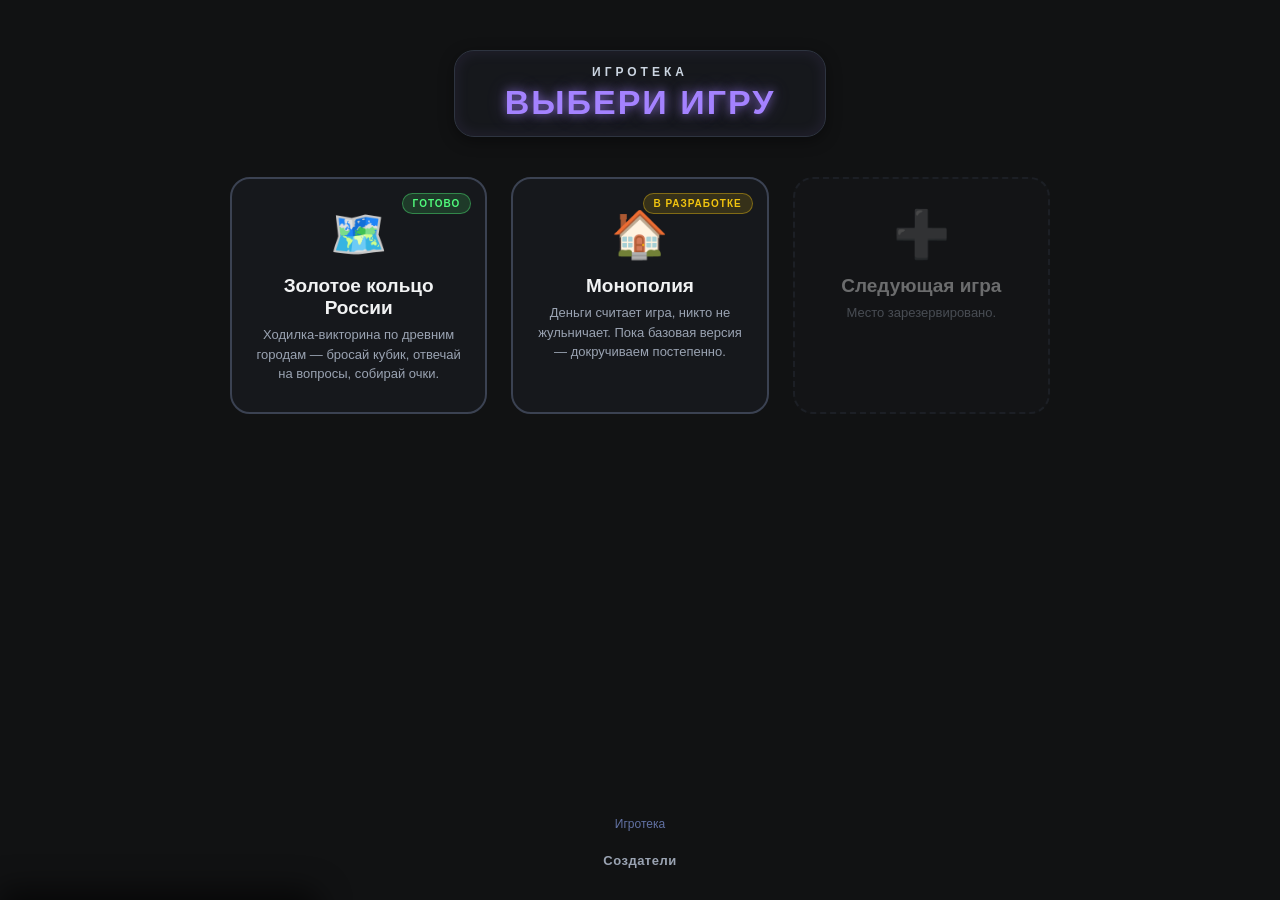
==== index.html @ 6d9988b6 "Update index.html" ====
<!DOCTYPE html>
<html lang="ru">
<head>
<meta charset="UTF-8">
<meta name="viewport" content="width=device-width, initial-scale=1.0">
<meta name="color-scheme" content="dark">
<title>Игротека</title>
<style>
:root { color-scheme: dark; }
body { font-family: sans-serif; background: #111213; color: #f1f2f3; margin: 0; padding: 20px; display: flex; flex-direction: column; align-items: center; min-height: 100vh; box-sizing: border-box; }
.title-container { display: flex; flex-direction: column; align-items: center; margin-top: 30px; margin-bottom: 40px; background: #16181c; padding: 14px 50px; border-radius: 20px; border: 1px solid #2e3440; box-shadow: inset 0 0 15px rgba(164, 130, 255, 0.1), 0 4px 15px rgba(0,0,0,0.4); text-align: center; }
.small-subtitle { font-size: 12px; font-weight: bold; color: #cbd5e1; text-transform: uppercase; letter-spacing: 4px; margin-bottom: 4px; }
.hub-title { font-size: 34px; font-weight: bold; color: #a482ff; text-transform: uppercase; letter-spacing: 2px; margin: 0; text-shadow: 0 0 10px rgba(164, 130, 255, 0.6), 0 0 20px rgba(164, 130, 255, 0.3); }

.game-grid { display: grid; grid-template-columns: repeat(auto-fit, minmax(240px, 1fr)); gap: 24px; width: 100%; max-width: 820px; }

.game-card { position: relative; background: #16181c; border: 2px solid #2e3440; border-radius: 20px; padding: 28px 22px; display: flex; flex-direction: column; align-items: center; text-align: center; text-decoration: none; color: inherit; transition: transform 0.2s ease, border-color 0.2s ease, box-shadow 0.2s ease; overflow: hidden; }
.game-card:hover { transform: translateY(-4px); border-color: #a482ff; box-shadow: 0 10px 30px rgba(164,130,255,0.25); }
.game-card:active { transform: translateY(-1px) scale(0.98); }

.game-card-icon { font-size: 46px; margin-bottom: 14px; }
.game-card-name { font-size: 19px; font-weight: bold; color: #f1f2f3; margin-bottom: 6px; }
.game-card-desc { font-size: 13px; color: #9aa3b2; line-height: 1.5; }

.game-card.ready { border-color: #3b4252; }
.game-card.ready .game-card-icon { color: #50fa7b; }

.game-card.coming { cursor: default; opacity: 0.55; }
.game-card.coming:hover { transform: none; border-color: #2e3440; box-shadow: none; }
.badge { position: absolute; top: 14px; right: 14px; font-size: 10px; font-weight: bold; letter-spacing: 1px; text-transform: uppercase; padding: 4px 10px; border-radius: 999px; }
.badge-ready { background: rgba(80,250,123,0.15); color: #50fa7b; border: 1px solid rgba(80,250,123,0.4); }
.badge-progress { background: rgba(241,196,15,0.15); color: #f1c40f; border: 1px solid rgba(241,196,15,0.4); }
.badge-soon { background: rgba(139,233,253,0.1); color: #8be9fd; border: 1px solid rgba(139,233,253,0.3); }

.add-card { border-style: dashed; opacity: 0.4; cursor: default; }
.add-card:hover { transform: none; border-color: #2e3440; box-shadow: none; }
.add-card .game-card-icon { color: #6272a4; }

footer { margin-top: auto; padding-top: 40px; display: flex; flex-direction: column; align-items: center; gap: 10px; }
.footer-credit { font-size: 12px; color: #6272a4; text-align: center; }

.btn-transparent { background: transparent; color: #9aa3b2; border: 2px solid transparent; padding: 10px 20px; border-radius: 14px; cursor: pointer; font-weight: bold; font-size: 13px; letter-spacing: 0.5px; transition: border-color 0.2s ease, background 0.2s ease, color 0.2s ease; font-family: inherit; }
.btn-transparent:hover { border-color: #a482ff; background: rgba(164,130,255,0.08); color: #f1f2f3; }

#creators-panel { position: fixed; left: 0; bottom: 0; width: min(320px, 92vw); max-height: 60%; background: #1c1f26; border-top: 4px solid #a482ff; box-shadow: 0 -10px 30px rgba(0,0,0,0.6); padding: 24px 20px; box-sizing: border-box; z-index: 1300; display: flex; flex-direction: column; transform: translateY(100%); transition: transform 0.35s ease; border-radius: 0 20px 0 0; }
#creators-panel.open { transform: translateY(0); }
.settings-panel-header { display: flex; align-items: center; justify-content: space-between; margin-bottom: 10px; border-bottom: 2px solid #3b4252; padding-bottom: 12px; }
.settings-panel-title { font-size: 18px; font-weight: bold; color: #a482ff; letter-spacing: 1px; }
.btn-icon-close { background: transparent; border: none; color: #f1f2f3; font-size: 20px; cursor: pointer; width: 36px; height: 36px; min-width: 36px; border-radius: 50%; display: flex; align-items: center; justify-content: center; transition: background 0.2s ease; line-height: 1; }
.btn-icon-close:hover { background: rgba(255,255,255,0.08); }
.creators-list { list-style: none; margin: 14px 0 0; padding: 0; display: flex; flex-direction: column; gap: 14px; overflow-y: auto; }
.creators-list li { position: relative; padding-left: 20px; font-size: 15px; color: #e5e9f0; }
.creators-list li::before { content: "•"; position: absolute; left: 0; color: #a482ff; font-weight: bold; }
.creators-list a { color: #8be9fd; text-decoration: none; }
.creators-list a:hover { text-decoration: underline; }

@media (max-width: 600px) {
  .hub-title { font-size: 24px; }
  .title-container { padding: 12px 28px; }
}
</style>
</head>
<body>

<div class="title-container">
<div class="small-subtitle">Игротека</div>
<div class="hub-title">Выбери игру</div>
</div>

<div class="game-grid">

  <a class="game-card ready" href="/hodilka/index.html">
    <span class="badge badge-ready">Готово</span>
    <div class="game-card-icon">🗺️</div>
    <div class="game-card-name">Золотое кольцо России</div>
    <div class="game-card-desc">Ходилка-викторина по древним городам — бросай кубик, отвечай на вопросы, собирай очки.</div>
  </a>

  <a class="game-card ready" href="/monopoly/index.html">
    <span class="badge badge-progress">В разработке</span>
    <div class="game-card-icon">🏠</div>
    <div class="game-card-name">Монополия</div>
    <div class="game-card-desc">Деньги считает игра, никто не жульничает. Пока базовая версия — докручиваем постепенно.</div>
  </a>

  <div class="game-card add-card">
    <div class="game-card-icon">➕</div>
    <div class="game-card-name">Следующая игра</div>
    <div class="game-card-desc">Место зарезервировано.</div>
  </div>

</div>

<footer>
  <div class="footer-credit">Игротека</div>
  <button class="btn-transparent" onclick="openCreatorsPanel()">Создатели</button>
</footer>

<div id="creators-panel">
<div class="settings-panel-header">
<div class="settings-panel-title">✨ СОЗДАТЕЛИ</div>
<button class="btn-icon-close" onclick="closeCreatorsPanel()">✕</button>
</div>
<ul class="creators-list">
<li>Зонов Даниил</li>
<li>Пара ИИ</li>
<li><a href="https://github.com/F1reFlay/hodilka-golden-ring-game" target="_blank" rel="noopener">Гитхаб</a></li>
<li>Родители</li>
<li>Анастасия Михайловна</li>
</ul>
</div>

<script>
function openCreatorsPanel() {
    document.getElementById("creators-panel").classList.add("open");
}
function closeCreatorsPanel() {
    document.getElementById("creators-panel").classList.remove("open");
}
document.addEventListener("keydown", function(e) {
    if (e.key !== "Escape" && e.key !== "Esc") return;
    const panel = document.getElementById("creators-panel");
    if (panel && panel.classList.contains("open")) {
        closeCreatorsPanel();
    }
});
</script>

</body>
</html>
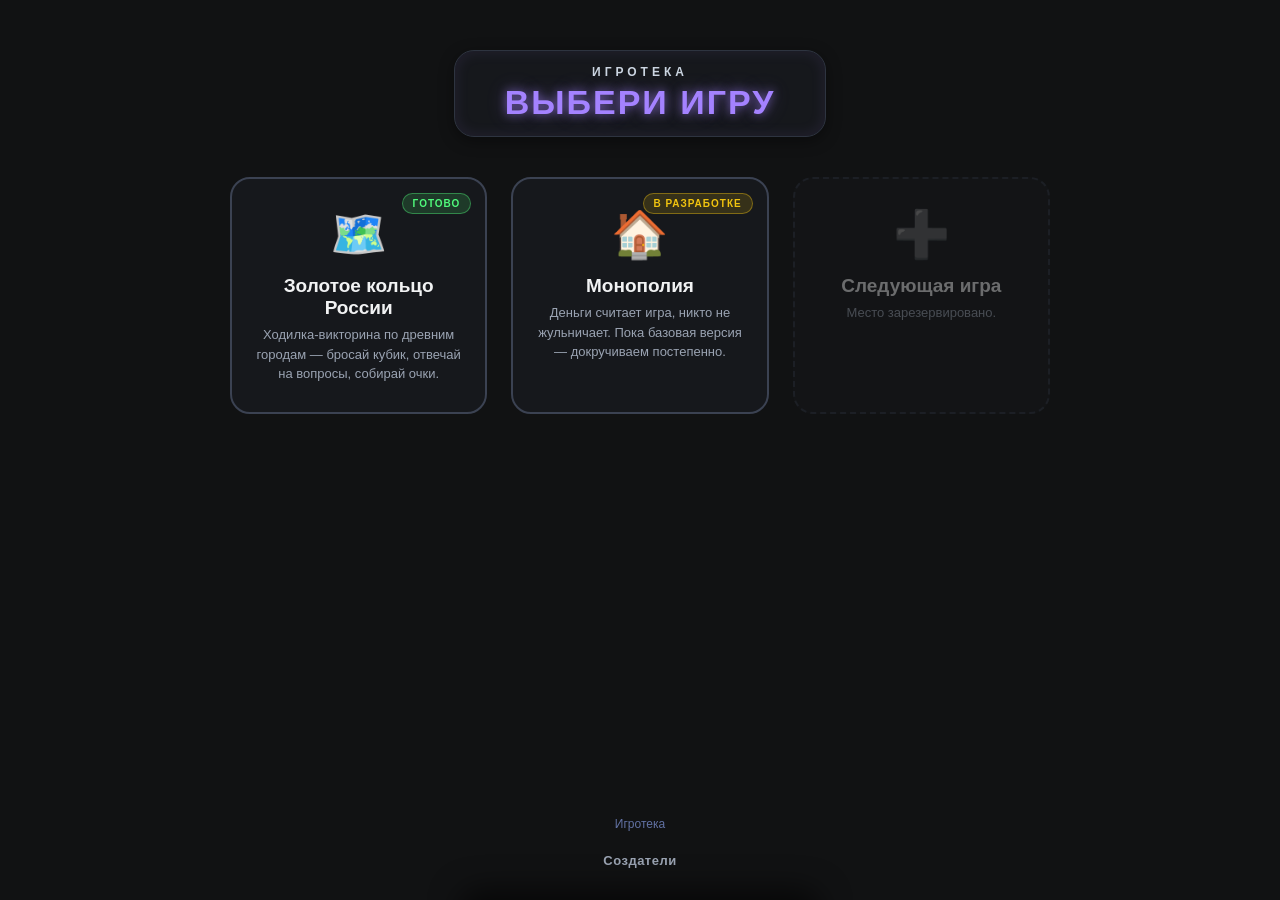
==== commit 26761ff9: "Update index.html" ====
--- a/index.html
+++ b/index.html
@@ -42,8 +42,8 @@
 .btn-transparent { background: transparent; color: #9aa3b2; border: 2px solid transparent; padding: 10px 20px; border-radius: 14px; cursor: pointer; font-weight: bold; font-size: 13px; letter-spacing: 0.5px; transition: border-color 0.2s ease, background 0.2s ease, color 0.2s ease; font-family: inherit; }
 .btn-transparent:hover { border-color: #a482ff; background: rgba(164,130,255,0.08); color: #f1f2f3; }
 
-#creators-panel { position: fixed; left: 0; bottom: 0; width: min(320px, 92vw); max-height: 60%; background: #1c1f26; border-top: 4px solid #a482ff; box-shadow: 0 -10px 30px rgba(0,0,0,0.6); padding: 24px 20px; box-sizing: border-box; z-index: 1300; display: flex; flex-direction: column; transform: translateY(100%); transition: transform 0.35s ease; border-radius: 0 20px 0 0; }
-#creators-panel.open { transform: translateY(0); }
+#creators-panel { position: fixed; left: 50%; bottom: 0; width: min(360px, 92vw); max-height: 60%; background: #1c1f26; border-top: 4px solid #a482ff; border-left: 1px solid #2e3440; border-right: 1px solid #2e3440; box-shadow: 0 -10px 30px rgba(0,0,0,0.6); padding: 24px 20px; box-sizing: border-box; z-index: 1300; display: flex; flex-direction: column; transform: translateX(-50%) translateY(100%); transition: transform 0.35s ease; border-radius: 20px 20px 0 0; }
+#creators-panel.open { transform: translateX(-50%) translateY(0); }
 .settings-panel-header { display: flex; align-items: center; justify-content: space-between; margin-bottom: 10px; border-bottom: 2px solid #3b4252; padding-bottom: 12px; }
 .settings-panel-title { font-size: 18px; font-weight: bold; color: #a482ff; letter-spacing: 1px; }
 .btn-icon-close { background: transparent; border: none; color: #f1f2f3; font-size: 20px; cursor: pointer; width: 36px; height: 36px; min-width: 36px; border-radius: 50%; display: flex; align-items: center; justify-content: center; transition: background 0.2s ease; line-height: 1; }
@@ -69,14 +69,14 @@
 
 <div class="game-grid">
 
-  <a class="game-card ready" href="/hodilka/index.html">
+  <a class="game-card ready" href="hodilka/index.html">
     <span class="badge badge-ready">Готово</span>
     <div class="game-card-icon">🗺️</div>
     <div class="game-card-name">Золотое кольцо России</div>
     <div class="game-card-desc">Ходилка-викторина по древним городам — бросай кубик, отвечай на вопросы, собирай очки.</div>
   </a>
 
-  <a class="game-card ready" href="/monopoly/index.html">
+  <a class="game-card ready" href="monopoly/index.html">
     <span class="badge badge-progress">В разработке</span>
     <div class="game-card-icon">🏠</div>
     <div class="game-card-name">Монополия</div>
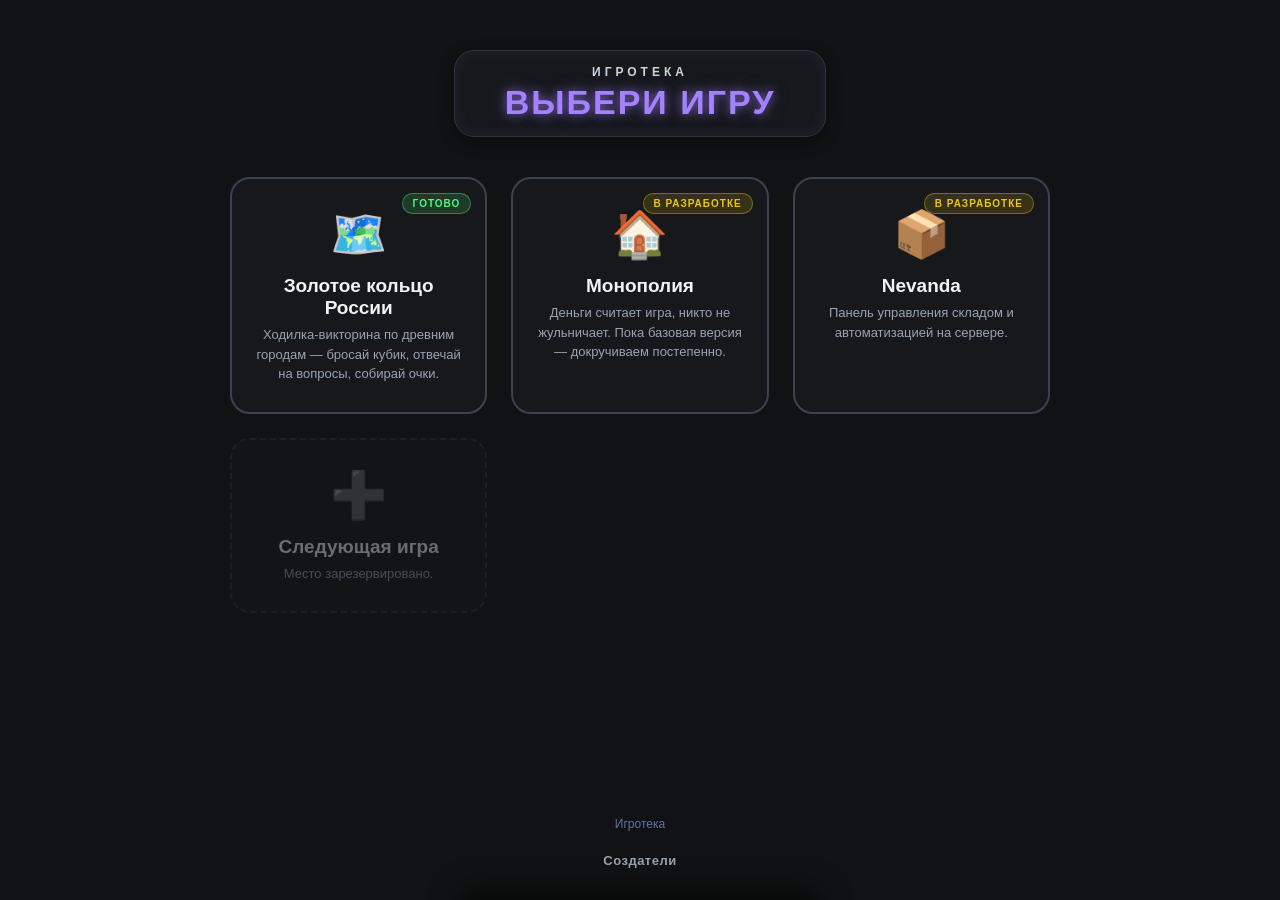
==== commit b5886dc8: "Update index.html" ====
--- a/index.html
+++ b/index.html
@@ -83,6 +83,13 @@
     <div class="game-card-desc">Деньги считает игра, никто не жульничает. Пока базовая версия — докручиваем постепенно.</div>
   </a>
 
+    <a class="game-card ready" href="warehouse/index.html">
+    <span class="badge badge-progress">В разработке</span>
+    <div class="game-card-icon">📦</div>
+    <div class="game-card-name">Nevanda</div>
+    <div class="game-card-desc">Панель управления складом и автоматизацией на сервере.</div>
+  </a>
+
   <div class="game-card add-card">
     <div class="game-card-icon">➕</div>
     <div class="game-card-name">Следующая игра</div>
@@ -128,3 +135,4 @@
 
 </body>
 </html>
+
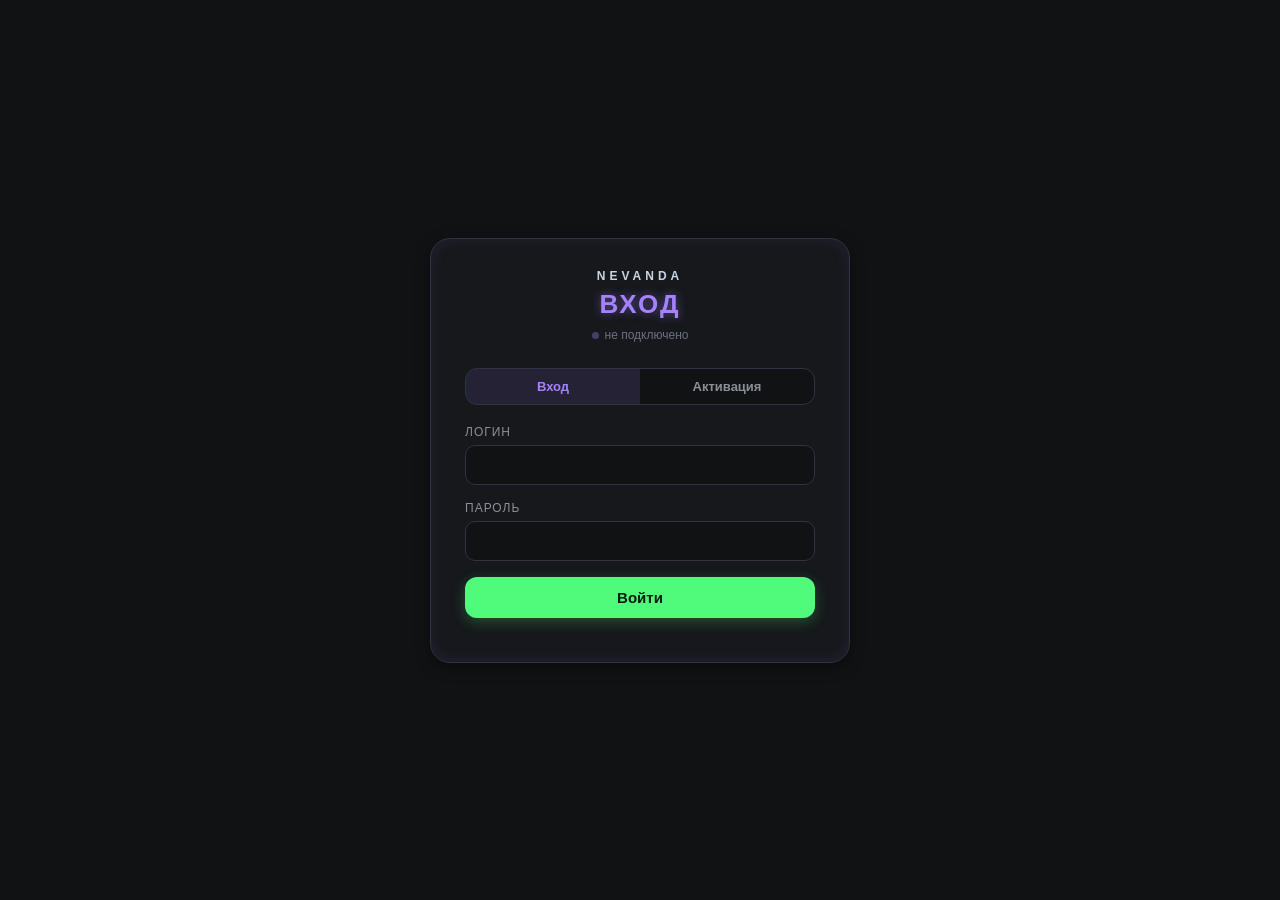
==== commit 47a34791: "Update index.html" ====
--- a/index.html
+++ b/index.html
@@ -4,135 +4,580 @@
 <meta charset="UTF-8">
 <meta name="viewport" content="width=device-width, initial-scale=1.0">
 <meta name="color-scheme" content="dark">
-<title>Игротека</title>
+<title>Nevanda — вход</title>
 <style>
-:root { color-scheme: dark; }
-body { font-family: sans-serif; background: #111213; color: #f1f2f3; margin: 0; padding: 20px; display: flex; flex-direction: column; align-items: center; min-height: 100vh; box-sizing: border-box; }
-.title-container { display: flex; flex-direction: column; align-items: center; margin-top: 30px; margin-bottom: 40px; background: #16181c; padding: 14px 50px; border-radius: 20px; border: 1px solid #2e3440; box-shadow: inset 0 0 15px rgba(164, 130, 255, 0.1), 0 4px 15px rgba(0,0,0,0.4); text-align: center; }
-.small-subtitle { font-size: 12px; font-weight: bold; color: #cbd5e1; text-transform: uppercase; letter-spacing: 4px; margin-bottom: 4px; }
-.hub-title { font-size: 34px; font-weight: bold; color: #a482ff; text-transform: uppercase; letter-spacing: 2px; margin: 0; text-shadow: 0 0 10px rgba(164, 130, 255, 0.6), 0 0 20px rgba(164, 130, 255, 0.3); }
-
-.game-grid { display: grid; grid-template-columns: repeat(auto-fit, minmax(240px, 1fr)); gap: 24px; width: 100%; max-width: 820px; }
-
-.game-card { position: relative; background: #16181c; border: 2px solid #2e3440; border-radius: 20px; padding: 28px 22px; display: flex; flex-direction: column; align-items: center; text-align: center; text-decoration: none; color: inherit; transition: transform 0.2s ease, border-color 0.2s ease, box-shadow 0.2s ease; overflow: hidden; }
-.game-card:hover { transform: translateY(-4px); border-color: #a482ff; box-shadow: 0 10px 30px rgba(164,130,255,0.25); }
-.game-card:active { transform: translateY(-1px) scale(0.98); }
-
-.game-card-icon { font-size: 46px; margin-bottom: 14px; }
-.game-card-name { font-size: 19px; font-weight: bold; color: #f1f2f3; margin-bottom: 6px; }
-.game-card-desc { font-size: 13px; color: #9aa3b2; line-height: 1.5; }
-
-.game-card.ready { border-color: #3b4252; }
-.game-card.ready .game-card-icon { color: #50fa7b; }
-
-.game-card.coming { cursor: default; opacity: 0.55; }
-.game-card.coming:hover { transform: none; border-color: #2e3440; box-shadow: none; }
-.badge { position: absolute; top: 14px; right: 14px; font-size: 10px; font-weight: bold; letter-spacing: 1px; text-transform: uppercase; padding: 4px 10px; border-radius: 999px; }
-.badge-ready { background: rgba(80,250,123,0.15); color: #50fa7b; border: 1px solid rgba(80,250,123,0.4); }
-.badge-progress { background: rgba(241,196,15,0.15); color: #f1c40f; border: 1px solid rgba(241,196,15,0.4); }
-.badge-soon { background: rgba(139,233,253,0.1); color: #8be9fd; border: 1px solid rgba(139,233,253,0.3); }
-
-.add-card { border-style: dashed; opacity: 0.4; cursor: default; }
-.add-card:hover { transform: none; border-color: #2e3440; box-shadow: none; }
-.add-card .game-card-icon { color: #6272a4; }
-
-footer { margin-top: auto; padding-top: 40px; display: flex; flex-direction: column; align-items: center; gap: 10px; }
-.footer-credit { font-size: 12px; color: #6272a4; text-align: center; }
-
-.btn-transparent { background: transparent; color: #9aa3b2; border: 2px solid transparent; padding: 10px 20px; border-radius: 14px; cursor: pointer; font-weight: bold; font-size: 13px; letter-spacing: 0.5px; transition: border-color 0.2s ease, background 0.2s ease, color 0.2s ease; font-family: inherit; }
-.btn-transparent:hover { border-color: #a482ff; background: rgba(164,130,255,0.08); color: #f1f2f3; }
-
-#creators-panel { position: fixed; left: 50%; bottom: 0; width: min(360px, 92vw); max-height: 60%; background: #1c1f26; border-top: 4px solid #a482ff; border-left: 1px solid #2e3440; border-right: 1px solid #2e3440; box-shadow: 0 -10px 30px rgba(0,0,0,0.6); padding: 24px 20px; box-sizing: border-box; z-index: 1300; display: flex; flex-direction: column; transform: translateX(-50%) translateY(100%); transition: transform 0.35s ease; border-radius: 20px 20px 0 0; }
-#creators-panel.open { transform: translateX(-50%) translateY(0); }
-.settings-panel-header { display: flex; align-items: center; justify-content: space-between; margin-bottom: 10px; border-bottom: 2px solid #3b4252; padding-bottom: 12px; }
-.settings-panel-title { font-size: 18px; font-weight: bold; color: #a482ff; letter-spacing: 1px; }
-.btn-icon-close { background: transparent; border: none; color: #f1f2f3; font-size: 20px; cursor: pointer; width: 36px; height: 36px; min-width: 36px; border-radius: 50%; display: flex; align-items: center; justify-content: center; transition: background 0.2s ease; line-height: 1; }
-.btn-icon-close:hover { background: rgba(255,255,255,0.08); }
-.creators-list { list-style: none; margin: 14px 0 0; padding: 0; display: flex; flex-direction: column; gap: 14px; overflow-y: auto; }
-.creators-list li { position: relative; padding-left: 20px; font-size: 15px; color: #e5e9f0; }
-.creators-list li::before { content: "•"; position: absolute; left: 0; color: #a482ff; font-weight: bold; }
-.creators-list a { color: #8be9fd; text-decoration: none; }
-.creators-list a:hover { text-decoration: underline; }
-
-@media (max-width: 600px) {
-  .hub-title { font-size: 24px; }
-  .title-container { padding: 12px 28px; }
-}
+  :root { color-scheme: dark; }
+  * { box-sizing: border-box; }
+
+  body {
+    margin: 0; min-height: 100vh; background: #111213; color: #f1f2f3;
+    font-family: sans-serif; display: flex; align-items: center; justify-content: center; padding: 20px;
+  }
+
+  .panel {
+    width: 100%; max-width: 420px; background: #16181c; padding: 30px 34px;
+    border-radius: 20px; border: 1px solid #2e3440;
+    box-shadow: inset 0 0 15px rgba(164, 130, 255, 0.1), 0 4px 15px rgba(0,0,0,0.4);
+    transition: max-width 0.2s;
+  }
+  .panel.wide { max-width: 640px; }
+
+  .header { text-align: center; margin-bottom: 26px; }
+  .eyebrow { font-size: 12px; font-weight: bold; color: #cbd5e1; text-transform: uppercase; letter-spacing: 4px; margin-bottom: 6px; }
+  h1 {
+    font-size: 26px; font-weight: bold; color: #a482ff; text-transform: uppercase;
+    letter-spacing: 2px; margin: 0; text-shadow: 0 0 10px rgba(164, 130, 255, 0.5);
+  }
+
+  .status-line { text-align: center; font-size: 12px; color: #6b7280; margin-top: 8px; }
+  .status-line .dot { display: inline-block; width: 7px; height: 7px; border-radius: 50%; background: #4a3d6b; margin-right: 6px; vertical-align: middle; }
+  .status-line .dot.live { background: #50fa7b; box-shadow: 0 0 6px rgba(80,250,123,0.7); }
+
+  .tabs { display: flex; background: #111213; border: 1px solid #2e3440; border-radius: 12px; overflow: hidden; margin-bottom: 20px; }
+  .tabs button {
+    flex: 1; padding: 10px 0; background: transparent; border: none; color: #8b8f98;
+    font-family: sans-serif; font-size: 13px; font-weight: 600; cursor: pointer; transition: background 0.15s, color 0.15s;
+  }
+  .tabs button.active { background: rgba(164, 130, 255, 0.15); color: #a482ff; }
+
+  label { display: block; font-size: 12px; color: #8b8f98; margin-bottom: 6px; text-transform: uppercase; letter-spacing: 1px; }
+
+  input, textarea {
+    width: 100%; background: #111213; border: 1px solid #2e3440; color: #f1f2f3;
+    font-family: sans-serif; font-size: 14px; padding: 11px 12px; border-radius: 10px; margin-bottom: 16px;
+  }
+  input:focus, textarea:focus { outline: none; border-color: #a482ff; box-shadow: 0 0 0 3px rgba(164, 130, 255, 0.15); }
+  textarea { min-height: 90px; resize: vertical; font-size: 13px; }
+
+  button.submit {
+    width: 100%; background: #50fa7b; color: #0d1a0f; border: none; font-family: sans-serif;
+    font-weight: 700; font-size: 15px; padding: 12px 0; border-radius: 12px; cursor: pointer;
+    box-shadow: 0 4px 14px rgba(80, 250, 123, 0.25); transition: filter 0.15s, transform 0.1s;
+  }
+  button.submit:hover { filter: brightness(1.06); }
+  button.submit:active { transform: scale(0.97); }
+
+  .msg { margin-top: 14px; font-size: 13px; line-height: 1.5; white-space: pre-wrap; word-break: break-all; text-align: center; }
+  .msg.error { color: #ff8a72; }
+  .msg.ok { color: #50fa7b; }
+
+  .view { display: none; }
+  .view.active { display: block; }
+  .form { display: none; }
+  .form.active { display: block; }
+
+  .session-row { display: flex; justify-content: space-between; align-items: center; margin-bottom: 18px; }
+  .session-row .who { font-size: 14px; color: #f1f2f3; }
+  .session-row .who span { color: #a482ff; font-weight: 700; }
+  .logout {
+    background: none; border: 1px solid #2e3440; color: #8b8f98; font-family: sans-serif;
+    font-size: 11px; padding: 6px 12px; border-radius: 8px; cursor: pointer;
+  }
+  .logout:hover { color: #f1f2f3; border-color: #4a4f5a; }
+
+  .search-row { position: relative; margin-bottom: 14px; }
+  .search-row input { margin-bottom: 0; padding-left: 34px; }
+  .search-row .icon { position: absolute; left: 11px; top: 50%; transform: translateY(-50%); font-size: 13px; color: #6b7280; }
+  .item-count-label { font-size: 11px; color: #6b7280; margin-bottom: 10px; text-align: right; }
+
+  .item-grid {
+    display: grid;
+    grid-template-columns: repeat(auto-fill, minmax(84px, 1fr));
+    gap: 8px;
+    margin-bottom: 16px;
+    max-height: 380px;
+    overflow-y: auto;
+    padding: 6px 4px;
+  }
+  .item-slot {
+    position: relative;
+    background: #111213;
+    border: 1px solid #2e3440;
+    border-radius: 8px;
+    padding: 10px 4px 8px;
+    display: flex;
+    flex-direction: column;
+    align-items: center;
+    cursor: pointer;
+    transition: border-color 0.12s, transform 0.08s, background 0.12s;
+  }
+  .item-slot:hover { border-color: #a482ff; transform: translateY(-2px); background: #191b21; }
+  .item-slot .icon-wrap { position: relative; font-size: 26px; line-height: 1; margin-bottom: 6px; }
+  .item-slot .count-badge {
+    position: absolute; top: -8px; right: -14px;
+    background: #1c1e24; border: 1px solid #2e3440; border-radius: 8px;
+    padding: 1px 5px; font-size: 9.5px; font-weight: 700; color: #f1f2f3;
+  }
+  .item-slot .name {
+    font-size: 9.5px; color: #9ca3af; text-align: center; line-height: 1.25;
+    display: -webkit-box; -webkit-line-clamp: 2; -webkit-box-orient: vertical;
+    overflow: hidden; width: 100%;
+  }
+  .item-slot .tooltip {
+    position: absolute; bottom: calc(100% + 6px); left: 50%; transform: translateX(-50%);
+    background: #0a0a0b; border: 1px solid #2e3440; border-radius: 6px;
+    padding: 6px 10px; font-size: 10.5px; white-space: nowrap; color: #cbd5e1;
+    opacity: 0; pointer-events: none; transition: opacity 0.12s; z-index: 5;
+  }
+  .item-slot .tooltip .id { color: #6b7280; }
+  .item-slot:hover .tooltip { opacity: 1; }
+
+  .empty-state { text-align: center; color: #6b7280; font-size: 13px; padding: 30px 0; }
+
+  .ghost-btn {
+    width: 100%; background: transparent; border: 1px solid #2e3440; color: #cbd5e1;
+    font-family: sans-serif; font-size: 13px; font-weight: 600; padding: 9px 0;
+    border-radius: 10px; cursor: pointer; margin-bottom: 14px;
+  }
+  .ghost-btn:hover { border-color: #a482ff; color: #a482ff; }
+
+  .advanced-toggle {
+    display: block; text-align: center; font-size: 11px; color: #4a4f5a;
+    background: none; border: none; cursor: pointer; width: 100%; margin-bottom: 6px; font-family: sans-serif;
+  }
+  .advanced-toggle:hover { color: #8b8f98; }
+  .advanced-box { display: none; }
+  .advanced-box.show { display: block; }
+
+  .requests-section { margin-top: 18px; padding-top: 16px; border-top: 1px dashed #2e3440; }
+  .requests-title { font-size: 11px; color: #8b8f98; text-transform: uppercase; letter-spacing: 1.5px; margin-bottom: 10px; }
+  .request-row {
+    display: flex; justify-content: space-between; align-items: center;
+    background: #111213; border: 1px solid #2e3440; border-radius: 8px;
+    padding: 8px 10px; margin-bottom: 6px; font-size: 12.5px;
+  }
+  .request-row .who { color: #6b7280; font-size: 11px; }
+  .request-cancel {
+    background: none; border: none; color: #6b7280; font-size: 14px; cursor: pointer; padding: 0 4px;
+  }
+  .request-cancel:hover { color: #ff8a72; }
+
+  .admin-section { display: none; margin-top: 22px; padding-top: 20px; border-top: 1px dashed #2e3440; }
+  .admin-section.show { display: block; }
+  .admin-title { font-size: 12px; color: #a482ff; text-transform: uppercase; letter-spacing: 2px; margin-bottom: 14px; text-align: center; }
+
+  .invite-result {
+    background: #111213; border: 1px solid #50fa7b; border-radius: 10px; padding: 12px;
+    margin-top: 12px; font-size: 13px; text-align: center; display: none;
+  }
+  .invite-result.show { display: block; }
+  .invite-result .username { color: #50fa7b; font-weight: 700; font-size: 16px; }
+
+  /* --- модалка запроса --- */
+  .modal-overlay {
+    display: none; position: fixed; inset: 0; background: rgba(0,0,0,0.6);
+    align-items: center; justify-content: center; z-index: 50; padding: 20px;
+  }
+  .modal-overlay.show { display: flex; }
+  .modal-card {
+    width: 100%; max-width: 280px; background: #16181c; border: 1px solid #2e3440;
+    border-radius: 16px; padding: 24px; text-align: center;
+    box-shadow: inset 0 0 15px rgba(164, 130, 255, 0.1), 0 8px 30px rgba(0,0,0,0.5);
+  }
+  .modal-icon { font-size: 40px; margin-bottom: 8px; }
+  .modal-name { font-size: 15px; font-weight: 700; color: #f1f2f3; margin-bottom: 2px; }
+  .modal-stock { font-size: 12px; color: #6b7280; margin-bottom: 18px; }
 </style>
 </head>
 <body>
 
-<div class="title-container">
-<div class="small-subtitle">Игротека</div>
-<div class="hub-title">Выбери игру</div>
+<div class="panel" id="mainPanel">
+
+  <div id="authView" class="view active">
+    <div class="header">
+      <div class="eyebrow">Nevanda</div>
+      <h1>Вход</h1>
+      <div class="status-line"><span class="dot" id="statusDot"></span><span id="statusText">не подключено</span></div>
+    </div>
+
+    <div class="tabs">
+      <button id="tabLogin" class="active" onclick="switchTab('login')">Вход</button>
+      <button id="tabActivate" onclick="switchTab('activate')">Активация</button>
+    </div>
+
+    <form id="loginForm" class="form active" onsubmit="return doLogin(event)">
+      <label for="loginUser">Логин</label>
+      <input id="loginUser" autocomplete="username" required>
+      <label for="loginPass">Пароль</label>
+      <input id="loginPass" type="password" autocomplete="current-password" required>
+      <button class="submit" type="submit">Войти</button>
+    </form>
+
+    <form id="activateForm" class="form" onsubmit="return doActivate(event)">
+      <label for="actUser">Логин, который вам дали</label>
+      <input id="actUser" autocomplete="username" required>
+      <label for="actPass">Придумайте пароль</label>
+      <input id="actPass" type="password" autocomplete="new-password" required>
+      <button class="submit" type="submit">Активировать</button>
+    </form>
+
+    <div id="authMsg" class="msg"></div>
+  </div>
+
+  <div id="warehouseView" class="view">
+    <div class="header">
+      <div class="eyebrow">Nevanda</div>
+      <h1>Склад</h1>
+    </div>
+
+    <div class="session-row">
+      <div class="who">вошли как <span id="whoAmI"></span></div>
+      <button class="logout" onclick="logout()">выйти</button>
+    </div>
+
+    <div class="search-row">
+      <span class="icon">🔍</span>
+      <input id="itemSearch" placeholder="Поиск по названию..." oninput="renderGrid()">
+    </div>
+    <div class="item-count-label" id="itemCountLabel"></div>
+
+    <div class="item-grid" id="itemGrid"></div>
+
+    <button class="ghost-btn" onclick="refreshAll()">Обновить</button>
+
+    <div class="requests-section">
+      <div class="requests-title">Активные запросы</div>
+      <div id="requestsList"></div>
+    </div>
+
+    <button class="advanced-toggle" onclick="toggleAdvanced()">расширенный режим (сырой JSON)</button>
+    <div id="advancedBox" class="advanced-box">
+      <label>Отправить тестовые данные (JSON)</label>
+      <textarea id="stateInput">{"minecraft:iron_ingot": 240, "create:andesite_alloy": 96}</textarea>
+      <button class="submit" onclick="pushState()">Записать</button>
+    </div>
+
+    <div id="warehouseMsg" class="msg"></div>
+
+    <div id="adminSection" class="admin-section">
+      <div class="admin-title">Панель администратора</div>
+      <label for="newUsername">Новый логин для друга</label>
+      <input id="newUsername" autocomplete="off">
+      <button class="submit" onclick="createInvite()" type="button">Создать логин</button>
+      <div id="adminMsg" class="msg"></div>
+      <div id="inviteResult" class="invite-result">
+        Готово — скажите другу логин:<br>
+        <span class="username" id="inviteUsername"></span>
+      </div>
+    </div>
+  </div>
+
 </div>
 
-<div class="game-grid">
-
-  <a class="game-card ready" href="hodilka/index.html">
-    <span class="badge badge-ready">Готово</span>
-    <div class="game-card-icon">🗺️</div>
-    <div class="game-card-name">Золотое кольцо России</div>
-    <div class="game-card-desc">Ходилка-викторина по древним городам — бросай кубик, отвечай на вопросы, собирай очки.</div>
-  </a>
-
-  <a class="game-card ready" href="monopoly/index.html">
-    <span class="badge badge-progress">В разработке</span>
-    <div class="game-card-icon">🏠</div>
-    <div class="game-card-name">Монополия</div>
-    <div class="game-card-desc">Деньги считает игра, никто не жульничает. Пока базовая версия — докручиваем постепенно.</div>
-  </a>
-
-    <a class="game-card ready" href="warehouse/index.html">
-    <span class="badge badge-progress">В разработке</span>
-    <div class="game-card-icon">📦</div>
-    <div class="game-card-name">Nevanda</div>
-    <div class="game-card-desc">Панель управления складом и автоматизацией на сервере.</div>
-  </a>
-
-  <div class="game-card add-card">
-    <div class="game-card-icon">➕</div>
-    <div class="game-card-name">Следующая игра</div>
-    <div class="game-card-desc">Место зарезервировано.</div>
+<div id="requestModal" class="modal-overlay" onclick="closeModalIfBackdrop(event)">
+  <div class="modal-card">
+    <div class="modal-icon" id="modalIcon"></div>
+    <div class="modal-name" id="modalName"></div>
+    <div class="modal-stock" id="modalStock"></div>
+    <label for="modalAmount">Количество</label>
+    <input id="modalAmount" type="number" min="1" value="1">
+    <button class="submit" onclick="submitRequest()">Запросить</button>
+    <button class="ghost-btn" onclick="closeModal()">Отмена</button>
+    <div id="modalMsg" class="msg"></div>
   </div>
-
 </div>
 
-<footer>
-  <div class="footer-credit">Игротека</div>
-  <button class="btn-transparent" onclick="openCreatorsPanel()">Создатели</button>
-</footer>
-
-<div id="creators-panel">
-<div class="settings-panel-header">
-<div class="settings-panel-title">✨ СОЗДАТЕЛИ</div>
-<button class="btn-icon-close" onclick="closeCreatorsPanel()">✕</button>
-</div>
-<ul class="creators-list">
-<li>Зонов Даниил</li>
-<li>Пара ИИ</li>
-<li><a href="https://github.com/F1reFlay/hodilka-golden-ring-game" target="_blank" rel="noopener">Гитхаб</a></li>
-<li>Родители</li>
-<li>Анастасия Михайловна</li>
-</ul>
-</div>
-
 <script>
-function openCreatorsPanel() {
-    document.getElementById("creators-panel").classList.add("open");
-}
-function closeCreatorsPanel() {
-    document.getElementById("creators-panel").classList.remove("open");
-}
-document.addEventListener("keydown", function(e) {
-    if (e.key !== "Escape" && e.key !== "Esc") return;
-    const panel = document.getElementById("creators-panel");
-    if (panel && panel.classList.contains("open")) {
-        closeCreatorsPanel();
-    }
-});
+  const WORKER_URL = "https://misty-wildflower-a4f2.dszonovdaniil.workers.dev";
+  const ADMIN_USERNAME_HINT = "F1reFlay";
+
+  let currentState = {};
+  let currentModalItem = null;
+
+  const CATEGORY_RULES = [
+    { test: /ore$/, icon: "⛏️" },
+    { test: /ingot/, icon: "🧱" },
+    { test: /nugget/, icon: "🔸" },
+    { test: /dust/, icon: "✨" },
+    { test: /gear/, icon: "⚙️" },
+    { test: /rod/, icon: "📏" },
+    { test: /plate/, icon: "🔲" },
+    { test: /(diamond|emerald|gem|amethyst)/, icon: "💎" },
+    { test: /(log|plank|wood)/, icon: "🪵" },
+    { test: /(seed|wheat|crop|food|carrot|potato)/, icon: "🌾" },
+    { test: /(bucket|fluid)/, icon: "🪣" },
+    { test: /(circuit|chip|wire|redstone)/, icon: "🔌" },
+    { test: /(stone|cobble|andesite|granite|diorite)/, icon: "🪨" },
+    { test: /(sword|axe|pickaxe|hoe|shovel|tool)/, icon: "🔧" },
+    { test: /(coal|charcoal)/, icon: "⚫" },
+    { test: /(glass)/, icon: "🔷" },
+  ];
+
+  function iconFor(itemId) {
+    const short = itemId.split(":").pop();
+    for (const rule of CATEGORY_RULES) {
+      if (rule.test.test(short)) return rule.icon;
+    }
+    return "📦";
+  }
+
+  function prettyName(itemId) {
+    const short = itemId.split(":").pop();
+    return short.split("_").map(w => w.charAt(0).toUpperCase() + w.slice(1)).join(" ");
+  }
+
+  function setStatus(live, text) {
+    document.getElementById("statusDot").classList.toggle("live", live);
+    document.getElementById("statusText").textContent = text;
+  }
+
+  function switchTab(which) {
+    document.getElementById("tabLogin").classList.toggle("active", which === "login");
+    document.getElementById("tabActivate").classList.toggle("active", which === "activate");
+    document.getElementById("loginForm").classList.toggle("active", which === "login");
+    document.getElementById("activateForm").classList.toggle("active", which === "activate");
+    document.getElementById("authMsg").textContent = "";
+  }
+
+  function showAuthMsg(text, isError) {
+    const el = document.getElementById("authMsg");
+    el.textContent = text;
+    el.className = "msg " + (isError ? "error" : "ok");
+  }
+
+  function toggleAdvanced() {
+    document.getElementById("advancedBox").classList.toggle("show");
+  }
+
+  async function createInvite() {
+    const token = localStorage.getItem("warehouse_token");
+    const username = document.getElementById("newUsername").value.trim();
+    const msgEl = document.getElementById("adminMsg");
+    const resultEl = document.getElementById("inviteResult");
+    resultEl.classList.remove("show");
+    try {
+      const res = await fetch(WORKER_URL + "/admin/invite", {
+        method: "POST",
+        headers: { "Content-Type": "application/json", "Authorization": "Bearer " + token },
+        body: JSON.stringify({ username })
+      });
+      const data = await res.json();
+      if (!res.ok) { msgEl.textContent = "Ошибка: " + (data.error || res.status); msgEl.className = "msg error"; return; }
+      msgEl.textContent = "";
+      document.getElementById("inviteUsername").textContent = data.username;
+      resultEl.classList.add("show");
+      document.getElementById("newUsername").value = "";
+    } catch (err) {
+      msgEl.textContent = "Не достучались до сервера: " + err.message;
+      msgEl.className = "msg error";
+    }
+  }
+
+  async function doActivate(e) {
+    e.preventDefault();
+    const username = document.getElementById("actUser").value.trim();
+    const password = document.getElementById("actPass").value;
+    try {
+      const res = await fetch(WORKER_URL + "/activate", {
+        method: "POST", headers: { "Content-Type": "application/json" },
+        body: JSON.stringify({ username, password })
+      });
+      const data = await res.json();
+      if (!res.ok) { showAuthMsg("Ошибка: " + (data.error || res.status), true); return false; }
+      showAuthMsg("Готово, теперь можно войти.", false);
+      switchTab("login");
+      document.getElementById("loginUser").value = username;
+    } catch (err) {
+      showAuthMsg("Не достучались до сервера: " + err.message, true);
+    }
+    return false;
+  }
+
+  async function doLogin(e) {
+    e.preventDefault();
+    const username = document.getElementById("loginUser").value.trim();
+    const password = document.getElementById("loginPass").value;
+    try {
+      const res = await fetch(WORKER_URL + "/login", {
+        method: "POST", headers: { "Content-Type": "application/json" },
+        body: JSON.stringify({ username, password })
+      });
+      const data = await res.json();
+      if (!res.ok) { showAuthMsg("Ошибка: " + (data.error || res.status), true); return false; }
+      localStorage.setItem("warehouse_token", data.token);
+      localStorage.setItem("warehouse_user", username);
+      enterWarehouse(username);
+    } catch (err) {
+      showAuthMsg("Не достучались до сервера: " + err.message, true);
+    }
+    return false;
+  }
+
+  function logout() {
+    localStorage.removeItem("warehouse_token");
+    localStorage.removeItem("warehouse_user");
+    document.getElementById("warehouseView").classList.remove("active");
+    document.getElementById("authView").classList.add("active");
+    document.getElementById("mainPanel").classList.remove("wide");
+    setStatus(false, "не подключено");
+  }
+
+  function enterWarehouse(username) {
+    document.getElementById("authView").classList.remove("active");
+    document.getElementById("warehouseView").classList.add("active");
+    document.getElementById("mainPanel").classList.add("wide");
+    document.getElementById("whoAmI").textContent = username;
+    document.getElementById("adminSection").classList.toggle("show", username === ADMIN_USERNAME_HINT);
+    setStatus(true, "авторизован");
+    refreshAll();
+  }
+
+  function showWarehouseMsg(text, isError) {
+    const el = document.getElementById("warehouseMsg");
+    el.textContent = text;
+    el.className = "msg " + (isError ? "error" : "ok");
+  }
+
+  function renderGrid() {
+    const grid = document.getElementById("itemGrid");
+    const query = document.getElementById("itemSearch").value.trim().toLowerCase();
+    const entries = Object.entries(currentState)
+      .filter(([id]) => prettyName(id).toLowerCase().includes(query) || id.toLowerCase().includes(query))
+      .sort((a, b) => b[1] - a[1]);
+
+    document.getElementById("itemCountLabel").textContent = entries.length + " позиций";
+
+    if (entries.length === 0) {
+      grid.innerHTML = '<div class="empty-state" style="grid-column: 1 / -1;">Ничего не найдено</div>';
+      return;
+    }
+
+    grid.innerHTML = entries.map(([id, count]) => `
+      <div class="item-slot" onclick="openRequestModal('${id.replace(/'/g, "\\'")}')">
+        <div class="icon-wrap">
+          ${iconFor(id)}
+          <span class="count-badge">${formatCount(count)}</span>
+        </div>
+        <div class="name">${prettyName(id)}</div>
+        <div class="tooltip">${prettyName(id)} — ${count} шт.<br><span class="id">${id}</span></div>
+      </div>
+    `).join("");
+  }
+
+  function formatCount(n) {
+    if (n >= 1000000) return (n / 1000000).toFixed(1).replace(/\.0$/, "") + "M";
+    if (n >= 1000) return (n / 1000).toFixed(1).replace(/\.0$/, "") + "K";
+    return String(n);
+  }
+
+  function openRequestModal(id) {
+    currentModalItem = id;
+    const count = currentState[id] || 0;
+    document.getElementById("modalIcon").textContent = iconFor(id);
+    document.getElementById("modalName").textContent = prettyName(id);
+    document.getElementById("modalStock").textContent = "на складе: " + count;
+    const amountInput = document.getElementById("modalAmount");
+    amountInput.value = 1;
+    amountInput.max = count;
+    document.getElementById("modalMsg").textContent = "";
+    document.getElementById("requestModal").classList.add("show");
+  }
+
+  function closeModal() {
+    document.getElementById("requestModal").classList.remove("show");
+    currentModalItem = null;
+  }
+
+  function closeModalIfBackdrop(e) {
+    if (e.target.id === "requestModal") closeModal();
+  }
+
+  async function submitRequest() {
+    const token = localStorage.getItem("warehouse_token");
+    const amount = parseInt(document.getElementById("modalAmount").value, 10);
+    const msgEl = document.getElementById("modalMsg");
+    if (!amount || amount <= 0) { msgEl.textContent = "Укажите количество"; msgEl.className = "msg error"; return; }
+    try {
+      const res = await fetch(WORKER_URL + "/requests", {
+        method: "POST",
+        headers: { "Content-Type": "application/json", "Authorization": "Bearer " + token },
+        body: JSON.stringify({ item: currentModalItem, amount })
+      });
+      const data = await res.json();
+      if (!res.ok) { msgEl.textContent = "Ошибка: " + (data.error || res.status); msgEl.className = "msg error"; return; }
+      closeModal();
+      loadRequests();
+      showWarehouseMsg("Запрос отправлен.", false);
+    } catch (err) {
+      msgEl.textContent = "Не достучались до сервера: " + err.message;
+      msgEl.className = "msg error";
+    }
+  }
+
+  async function loadRequests() {
+    const token = localStorage.getItem("warehouse_token");
+    const listEl = document.getElementById("requestsList");
+    try {
+      const res = await fetch(WORKER_URL + "/requests", { headers: { "Authorization": "Bearer " + token } });
+      const list = await res.json();
+      if (!res.ok) return;
+      if (list.length === 0) {
+        listEl.innerHTML = '<div class="empty-state" style="padding:10px 0;">Пусто</div>';
+        return;
+      }
+      listEl.innerHTML = list.map(r => `
+        <div class="request-row">
+          <div>${iconFor(r.item)} ${prettyName(r.item)} × ${r.amount} <span class="who">— ${r.requestedBy}</span></div>
+          <button class="request-cancel" onclick="cancelRequest('${r.id}')">✕</button>
+        </div>
+      `).join("");
+    } catch (err) {
+      // тихо игнорируем — не критично для основного экрана
+    }
+  }
+
+  async function cancelRequest(id) {
+    const token = localStorage.getItem("warehouse_token");
+    try {
+      await fetch(WORKER_URL + "/requests/cancel", {
+        method: "POST",
+        headers: { "Content-Type": "application/json", "Authorization": "Bearer " + token },
+        body: JSON.stringify({ id })
+      });
+      loadRequests();
+    } catch (err) {}
+  }
+
+  async function refreshState() {
+    const token = localStorage.getItem("warehouse_token");
+    try {
+      const res = await fetch(WORKER_URL + "/warehouse", { headers: { "Authorization": "Bearer " + token } });
+      const text = await res.text();
+      if (!res.ok) { showWarehouseMsg("Ошибка: " + res.status, true); if (res.status === 401) logout(); return; }
+      currentState = JSON.parse(text);
+      document.getElementById("stateInput").value = text;
+      renderGrid();
+      showWarehouseMsg("Обновлено.", false);
+    } catch (err) {
+      showWarehouseMsg("Не достучались до сервера: " + err.message, true);
+    }
+  }
+
+  function refreshAll() {
+    refreshState();
+    loadRequests();
+  }
+
+  async function pushState() {
+    const token = localStorage.getItem("warehouse_token");
+    const raw = document.getElementById("stateInput").value;
+    try { JSON.parse(raw); } catch { showWarehouseMsg("Это не валидный JSON.", true); return; }
+    try {
+      const res = await fetch(WORKER_URL + "/warehouse", {
+        method: "POST", headers: { "Authorization": "Bearer " + token }, body: raw
+      });
+      if (!res.ok) { showWarehouseMsg("Ошибка записи: " + res.status, true); return; }
+      showWarehouseMsg("Записано.", false);
+      refreshState();
+    } catch (err) {
+      showWarehouseMsg("Не достучались до сервера: " + err.message, true);
+    }
+  }
+
+  const savedToken = localStorage.getItem("warehouse_token");
+  const savedUser = localStorage.getItem("warehouse_user");
+  if (savedToken && savedUser) enterWarehouse(savedUser);
 </script>
 
 </body>
 </html>
-
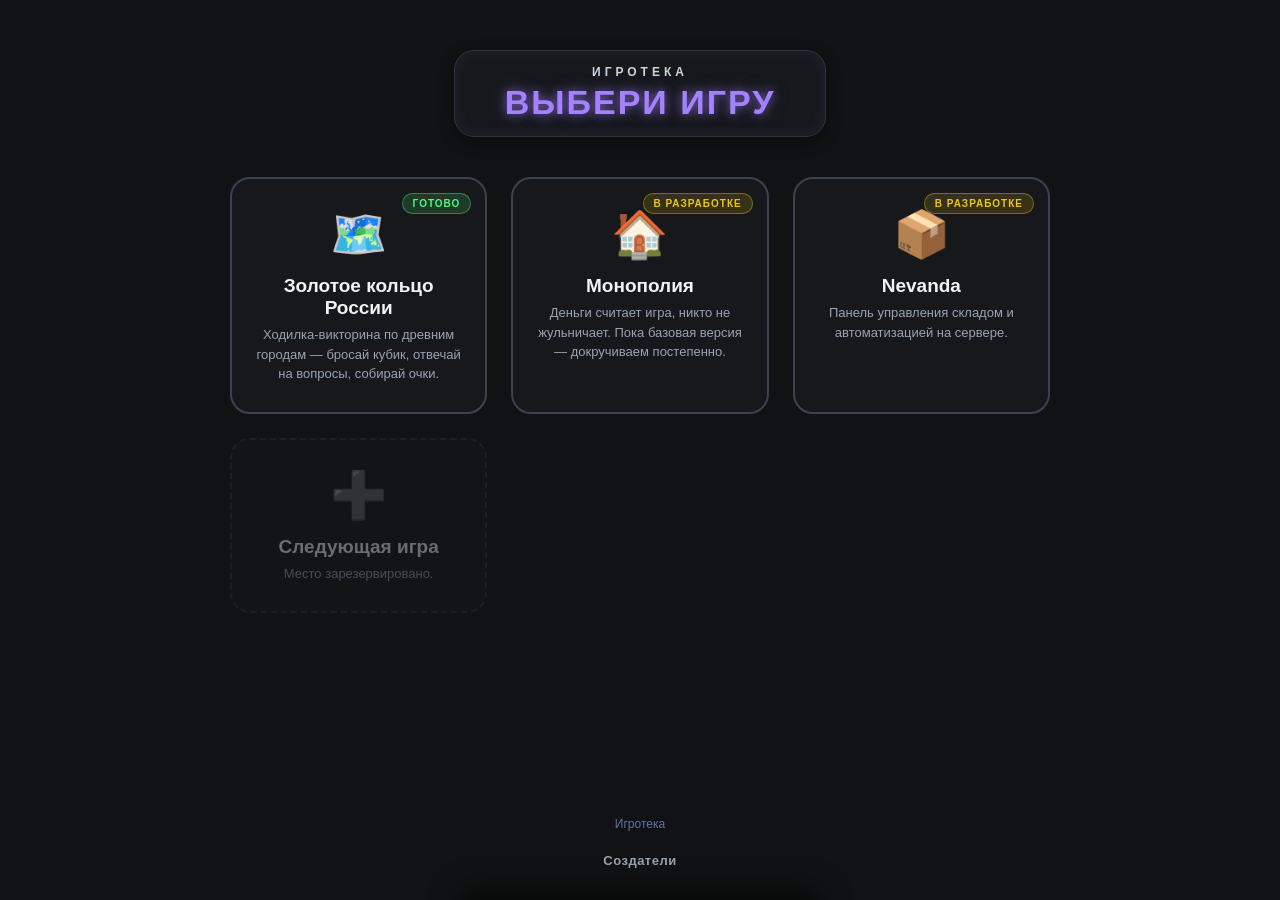
==== commit e75e9110: "Вернуть хаб «Игротека» в корневой index.html Коммит 47a3479 перезаписал хаб страницей входа Nevanda " ====
--- a/index.html
+++ b/index.html
@@ -4,580 +4,135 @@
 <meta charset="UTF-8">
 <meta name="viewport" content="width=device-width, initial-scale=1.0">
 <meta name="color-scheme" content="dark">
-<title>Nevanda — вход</title>
+<title>Игротека</title>
 <style>
-  :root { color-scheme: dark; }
-  * { box-sizing: border-box; }
+:root { color-scheme: dark; }
+body { font-family: sans-serif; background: #111213; color: #f1f2f3; margin: 0; padding: 20px; display: flex; flex-direction: column; align-items: center; min-height: 100vh; box-sizing: border-box; }
+.title-container { display: flex; flex-direction: column; align-items: center; margin-top: 30px; margin-bottom: 40px; background: #16181c; padding: 14px 50px; border-radius: 20px; border: 1px solid #2e3440; box-shadow: inset 0 0 15px rgba(164, 130, 255, 0.1), 0 4px 15px rgba(0,0,0,0.4); text-align: center; }
+.small-subtitle { font-size: 12px; font-weight: bold; color: #cbd5e1; text-transform: uppercase; letter-spacing: 4px; margin-bottom: 4px; }
+.hub-title { font-size: 34px; font-weight: bold; color: #a482ff; text-transform: uppercase; letter-spacing: 2px; margin: 0; text-shadow: 0 0 10px rgba(164, 130, 255, 0.6), 0 0 20px rgba(164, 130, 255, 0.3); }
 
-  body {
-    margin: 0; min-height: 100vh; background: #111213; color: #f1f2f3;
-    font-family: sans-serif; display: flex; align-items: center; justify-content: center; padding: 20px;
-  }
+.game-grid { display: grid; grid-template-columns: repeat(auto-fit, minmax(240px, 1fr)); gap: 24px; width: 100%; max-width: 820px; }
 
-  .panel {
-    width: 100%; max-width: 420px; background: #16181c; padding: 30px 34px;
-    border-radius: 20px; border: 1px solid #2e3440;
-    box-shadow: inset 0 0 15px rgba(164, 130, 255, 0.1), 0 4px 15px rgba(0,0,0,0.4);
-    transition: max-width 0.2s;
-  }
-  .panel.wide { max-width: 640px; }
+.game-card { position: relative; background: #16181c; border: 2px solid #2e3440; border-radius: 20px; padding: 28px 22px; display: flex; flex-direction: column; align-items: center; text-align: center; text-decoration: none; color: inherit; transition: transform 0.2s ease, border-color 0.2s ease, box-shadow 0.2s ease; overflow: hidden; }
+.game-card:hover { transform: translateY(-4px); border-color: #a482ff; box-shadow: 0 10px 30px rgba(164,130,255,0.25); }
+.game-card:active { transform: translateY(-1px) scale(0.98); }
 
-  .header { text-align: center; margin-bottom: 26px; }
-  .eyebrow { font-size: 12px; font-weight: bold; color: #cbd5e1; text-transform: uppercase; letter-spacing: 4px; margin-bottom: 6px; }
-  h1 {
-    font-size: 26px; font-weight: bold; color: #a482ff; text-transform: uppercase;
-    letter-spacing: 2px; margin: 0; text-shadow: 0 0 10px rgba(164, 130, 255, 0.5);
-  }
+.game-card-icon { font-size: 46px; margin-bottom: 14px; }
+.game-card-name { font-size: 19px; font-weight: bold; color: #f1f2f3; margin-bottom: 6px; }
+.game-card-desc { font-size: 13px; color: #9aa3b2; line-height: 1.5; }
 
-  .status-line { text-align: center; font-size: 12px; color: #6b7280; margin-top: 8px; }
-  .status-line .dot { display: inline-block; width: 7px; height: 7px; border-radius: 50%; background: #4a3d6b; margin-right: 6px; vertical-align: middle; }
-  .status-line .dot.live { background: #50fa7b; box-shadow: 0 0 6px rgba(80,250,123,0.7); }
+.game-card.ready { border-color: #3b4252; }
+.game-card.ready .game-card-icon { color: #50fa7b; }
 
-  .tabs { display: flex; background: #111213; border: 1px solid #2e3440; border-radius: 12px; overflow: hidden; margin-bottom: 20px; }
-  .tabs button {
-    flex: 1; padding: 10px 0; background: transparent; border: none; color: #8b8f98;
-    font-family: sans-serif; font-size: 13px; font-weight: 600; cursor: pointer; transition: background 0.15s, color 0.15s;
-  }
-  .tabs button.active { background: rgba(164, 130, 255, 0.15); color: #a482ff; }
+.game-card.coming { cursor: default; opacity: 0.55; }
+.game-card.coming:hover { transform: none; border-color: #2e3440; box-shadow: none; }
+.badge { position: absolute; top: 14px; right: 14px; font-size: 10px; font-weight: bold; letter-spacing: 1px; text-transform: uppercase; padding: 4px 10px; border-radius: 999px; }
+.badge-ready { background: rgba(80,250,123,0.15); color: #50fa7b; border: 1px solid rgba(80,250,123,0.4); }
+.badge-progress { background: rgba(241,196,15,0.15); color: #f1c40f; border: 1px solid rgba(241,196,15,0.4); }
+.badge-soon { background: rgba(139,233,253,0.1); color: #8be9fd; border: 1px solid rgba(139,233,253,0.3); }
 
-  label { display: block; font-size: 12px; color: #8b8f98; margin-bottom: 6px; text-transform: uppercase; letter-spacing: 1px; }
+.add-card { border-style: dashed; opacity: 0.4; cursor: default; }
+.add-card:hover { transform: none; border-color: #2e3440; box-shadow: none; }
+.add-card .game-card-icon { color: #6272a4; }
 
-  input, textarea {
-    width: 100%; background: #111213; border: 1px solid #2e3440; color: #f1f2f3;
-    font-family: sans-serif; font-size: 14px; padding: 11px 12px; border-radius: 10px; margin-bottom: 16px;
-  }
-  input:focus, textarea:focus { outline: none; border-color: #a482ff; box-shadow: 0 0 0 3px rgba(164, 130, 255, 0.15); }
-  textarea { min-height: 90px; resize: vertical; font-size: 13px; }
+footer { margin-top: auto; padding-top: 40px; display: flex; flex-direction: column; align-items: center; gap: 10px; }
+.footer-credit { font-size: 12px; color: #6272a4; text-align: center; }
 
-  button.submit {
-    width: 100%; background: #50fa7b; color: #0d1a0f; border: none; font-family: sans-serif;
-    font-weight: 700; font-size: 15px; padding: 12px 0; border-radius: 12px; cursor: pointer;
-    box-shadow: 0 4px 14px rgba(80, 250, 123, 0.25); transition: filter 0.15s, transform 0.1s;
-  }
-  button.submit:hover { filter: brightness(1.06); }
-  button.submit:active { transform: scale(0.97); }
+.btn-transparent { background: transparent; color: #9aa3b2; border: 2px solid transparent; padding: 10px 20px; border-radius: 14px; cursor: pointer; font-weight: bold; font-size: 13px; letter-spacing: 0.5px; transition: border-color 0.2s ease, background 0.2s ease, color 0.2s ease; font-family: inherit; }
+.btn-transparent:hover { border-color: #a482ff; background: rgba(164,130,255,0.08); color: #f1f2f3; }
 
-  .msg { margin-top: 14px; font-size: 13px; line-height: 1.5; white-space: pre-wrap; word-break: break-all; text-align: center; }
-  .msg.error { color: #ff8a72; }
-  .msg.ok { color: #50fa7b; }
+#creators-panel { position: fixed; left: 50%; bottom: 0; width: min(360px, 92vw); max-height: 60%; background: #1c1f26; border-top: 4px solid #a482ff; border-left: 1px solid #2e3440; border-right: 1px solid #2e3440; box-shadow: 0 -10px 30px rgba(0,0,0,0.6); padding: 24px 20px; box-sizing: border-box; z-index: 1300; display: flex; flex-direction: column; transform: translateX(-50%) translateY(100%); transition: transform 0.35s ease; border-radius: 20px 20px 0 0; }
+#creators-panel.open { transform: translateX(-50%) translateY(0); }
+.settings-panel-header { display: flex; align-items: center; justify-content: space-between; margin-bottom: 10px; border-bottom: 2px solid #3b4252; padding-bottom: 12px; }
+.settings-panel-title { font-size: 18px; font-weight: bold; color: #a482ff; letter-spacing: 1px; }
+.btn-icon-close { background: transparent; border: none; color: #f1f2f3; font-size: 20px; cursor: pointer; width: 36px; height: 36px; min-width: 36px; border-radius: 50%; display: flex; align-items: center; justify-content: center; transition: background 0.2s ease; line-height: 1; }
+.btn-icon-close:hover { background: rgba(255,255,255,0.08); }
+.creators-list { list-style: none; margin: 14px 0 0; padding: 0; display: flex; flex-direction: column; gap: 14px; overflow-y: auto; }
+.creators-list li { position: relative; padding-left: 20px; font-size: 15px; color: #e5e9f0; }
+.creators-list li::before { content: "•"; position: absolute; left: 0; color: #a482ff; font-weight: bold; }
+.creators-list a { color: #8be9fd; text-decoration: none; }
+.creators-list a:hover { text-decoration: underline; }
 
-  .view { display: none; }
-  .view.active { display: block; }
-  .form { display: none; }
-  .form.active { display: block; }
-
-  .session-row { display: flex; justify-content: space-between; align-items: center; margin-bottom: 18px; }
-  .session-row .who { font-size: 14px; color: #f1f2f3; }
-  .session-row .who span { color: #a482ff; font-weight: 700; }
-  .logout {
-    background: none; border: 1px solid #2e3440; color: #8b8f98; font-family: sans-serif;
-    font-size: 11px; padding: 6px 12px; border-radius: 8px; cursor: pointer;
-  }
-  .logout:hover { color: #f1f2f3; border-color: #4a4f5a; }
-
-  .search-row { position: relative; margin-bottom: 14px; }
-  .search-row input { margin-bottom: 0; padding-left: 34px; }
-  .search-row .icon { position: absolute; left: 11px; top: 50%; transform: translateY(-50%); font-size: 13px; color: #6b7280; }
-  .item-count-label { font-size: 11px; color: #6b7280; margin-bottom: 10px; text-align: right; }
-
-  .item-grid {
-    display: grid;
-    grid-template-columns: repeat(auto-fill, minmax(84px, 1fr));
-    gap: 8px;
-    margin-bottom: 16px;
-    max-height: 380px;
-    overflow-y: auto;
-    padding: 6px 4px;
-  }
-  .item-slot {
-    position: relative;
-    background: #111213;
-    border: 1px solid #2e3440;
-    border-radius: 8px;
-    padding: 10px 4px 8px;
-    display: flex;
-    flex-direction: column;
-    align-items: center;
-    cursor: pointer;
-    transition: border-color 0.12s, transform 0.08s, background 0.12s;
-  }
-  .item-slot:hover { border-color: #a482ff; transform: translateY(-2px); background: #191b21; }
-  .item-slot .icon-wrap { position: relative; font-size: 26px; line-height: 1; margin-bottom: 6px; }
-  .item-slot .count-badge {
-    position: absolute; top: -8px; right: -14px;
-    background: #1c1e24; border: 1px solid #2e3440; border-radius: 8px;
-    padding: 1px 5px; font-size: 9.5px; font-weight: 700; color: #f1f2f3;
-  }
-  .item-slot .name {
-    font-size: 9.5px; color: #9ca3af; text-align: center; line-height: 1.25;
-    display: -webkit-box; -webkit-line-clamp: 2; -webkit-box-orient: vertical;
-    overflow: hidden; width: 100%;
-  }
-  .item-slot .tooltip {
-    position: absolute; bottom: calc(100% + 6px); left: 50%; transform: translateX(-50%);
-    background: #0a0a0b; border: 1px solid #2e3440; border-radius: 6px;
-    padding: 6px 10px; font-size: 10.5px; white-space: nowrap; color: #cbd5e1;
-    opacity: 0; pointer-events: none; transition: opacity 0.12s; z-index: 5;
-  }
-  .item-slot .tooltip .id { color: #6b7280; }
-  .item-slot:hover .tooltip { opacity: 1; }
-
-  .empty-state { text-align: center; color: #6b7280; font-size: 13px; padding: 30px 0; }
-
-  .ghost-btn {
-    width: 100%; background: transparent; border: 1px solid #2e3440; color: #cbd5e1;
-    font-family: sans-serif; font-size: 13px; font-weight: 600; padding: 9px 0;
-    border-radius: 10px; cursor: pointer; margin-bottom: 14px;
-  }
-  .ghost-btn:hover { border-color: #a482ff; color: #a482ff; }
-
-  .advanced-toggle {
-    display: block; text-align: center; font-size: 11px; color: #4a4f5a;
-    background: none; border: none; cursor: pointer; width: 100%; margin-bottom: 6px; font-family: sans-serif;
-  }
-  .advanced-toggle:hover { color: #8b8f98; }
-  .advanced-box { display: none; }
-  .advanced-box.show { display: block; }
-
-  .requests-section { margin-top: 18px; padding-top: 16px; border-top: 1px dashed #2e3440; }
-  .requests-title { font-size: 11px; color: #8b8f98; text-transform: uppercase; letter-spacing: 1.5px; margin-bottom: 10px; }
-  .request-row {
-    display: flex; justify-content: space-between; align-items: center;
-    background: #111213; border: 1px solid #2e3440; border-radius: 8px;
-    padding: 8px 10px; margin-bottom: 6px; font-size: 12.5px;
-  }
-  .request-row .who { color: #6b7280; font-size: 11px; }
-  .request-cancel {
-    background: none; border: none; color: #6b7280; font-size: 14px; cursor: pointer; padding: 0 4px;
-  }
-  .request-cancel:hover { color: #ff8a72; }
-
-  .admin-section { display: none; margin-top: 22px; padding-top: 20px; border-top: 1px dashed #2e3440; }
-  .admin-section.show { display: block; }
-  .admin-title { font-size: 12px; color: #a482ff; text-transform: uppercase; letter-spacing: 2px; margin-bottom: 14px; text-align: center; }
-
-  .invite-result {
-    background: #111213; border: 1px solid #50fa7b; border-radius: 10px; padding: 12px;
-    margin-top: 12px; font-size: 13px; text-align: center; display: none;
-  }
-  .invite-result.show { display: block; }
-  .invite-result .username { color: #50fa7b; font-weight: 700; font-size: 16px; }
-
-  /* --- модалка запроса --- */
-  .modal-overlay {
-    display: none; position: fixed; inset: 0; background: rgba(0,0,0,0.6);
-    align-items: center; justify-content: center; z-index: 50; padding: 20px;
-  }
-  .modal-overlay.show { display: flex; }
-  .modal-card {
-    width: 100%; max-width: 280px; background: #16181c; border: 1px solid #2e3440;
-    border-radius: 16px; padding: 24px; text-align: center;
-    box-shadow: inset 0 0 15px rgba(164, 130, 255, 0.1), 0 8px 30px rgba(0,0,0,0.5);
-  }
-  .modal-icon { font-size: 40px; margin-bottom: 8px; }
-  .modal-name { font-size: 15px; font-weight: 700; color: #f1f2f3; margin-bottom: 2px; }
-  .modal-stock { font-size: 12px; color: #6b7280; margin-bottom: 18px; }
+@media (max-width: 600px) {
+  .hub-title { font-size: 24px; }
+  .title-container { padding: 12px 28px; }
+}
 </style>
 </head>
 <body>
 
-<div class="panel" id="mainPanel">
+<div class="title-container">
+<div class="small-subtitle">Игротека</div>
+<div class="hub-title">Выбери игру</div>
+</div>
 
-  <div id="authView" class="view active">
-    <div class="header">
-      <div class="eyebrow">Nevanda</div>
-      <h1>Вход</h1>
-      <div class="status-line"><span class="dot" id="statusDot"></span><span id="statusText">не подключено</span></div>
-    </div>
+<div class="game-grid">
 
-    <div class="tabs">
-      <button id="tabLogin" class="active" onclick="switchTab('login')">Вход</button>
-      <button id="tabActivate" onclick="switchTab('activate')">Активация</button>
-    </div>
+  <a class="game-card ready" href="hodilka/index.html">
+    <span class="badge badge-ready">Готово</span>
+    <div class="game-card-icon">🗺️</div>
+    <div class="game-card-name">Золотое кольцо России</div>
+    <div class="game-card-desc">Ходилка-викторина по древним городам — бросай кубик, отвечай на вопросы, собирай очки.</div>
+  </a>
 
-    <form id="loginForm" class="form active" onsubmit="return doLogin(event)">
-      <label for="loginUser">Логин</label>
-      <input id="loginUser" autocomplete="username" required>
-      <label for="loginPass">Пароль</label>
-      <input id="loginPass" type="password" autocomplete="current-password" required>
-      <button class="submit" type="submit">Войти</button>
-    </form>
+  <a class="game-card ready" href="monopoly/index.html">
+    <span class="badge badge-progress">В разработке</span>
+    <div class="game-card-icon">🏠</div>
+    <div class="game-card-name">Монополия</div>
+    <div class="game-card-desc">Деньги считает игра, никто не жульничает. Пока базовая версия — докручиваем постепенно.</div>
+  </a>
 
-    <form id="activateForm" class="form" onsubmit="return doActivate(event)">
-      <label for="actUser">Логин, который вам дали</label>
-      <input id="actUser" autocomplete="username" required>
-      <label for="actPass">Придумайте пароль</label>
-      <input id="actPass" type="password" autocomplete="new-password" required>
-      <button class="submit" type="submit">Активировать</button>
-    </form>
+    <a class="game-card ready" href="nevanda/index.html">
+    <span class="badge badge-progress">В разработке</span>
+    <div class="game-card-icon">📦</div>
+    <div class="game-card-name">Nevanda</div>
+    <div class="game-card-desc">Панель управления складом и автоматизацией на сервере.</div>
+  </a>
 
-    <div id="authMsg" class="msg"></div>
-  </div>
-
-  <div id="warehouseView" class="view">
-    <div class="header">
-      <div class="eyebrow">Nevanda</div>
-      <h1>Склад</h1>
-    </div>
-
-    <div class="session-row">
-      <div class="who">вошли как <span id="whoAmI"></span></div>
-      <button class="logout" onclick="logout()">выйти</button>
-    </div>
-
-    <div class="search-row">
-      <span class="icon">🔍</span>
-      <input id="itemSearch" placeholder="Поиск по названию..." oninput="renderGrid()">
-    </div>
-    <div class="item-count-label" id="itemCountLabel"></div>
-
-    <div class="item-grid" id="itemGrid"></div>
-
-    <button class="ghost-btn" onclick="refreshAll()">Обновить</button>
-
-    <div class="requests-section">
-      <div class="requests-title">Активные запросы</div>
-      <div id="requestsList"></div>
-    </div>
-
-    <button class="advanced-toggle" onclick="toggleAdvanced()">расширенный режим (сырой JSON)</button>
-    <div id="advancedBox" class="advanced-box">
-      <label>Отправить тестовые данные (JSON)</label>
-      <textarea id="stateInput">{"minecraft:iron_ingot": 240, "create:andesite_alloy": 96}</textarea>
-      <button class="submit" onclick="pushState()">Записать</button>
-    </div>
-
-    <div id="warehouseMsg" class="msg"></div>
-
-    <div id="adminSection" class="admin-section">
-      <div class="admin-title">Панель администратора</div>
-      <label for="newUsername">Новый логин для друга</label>
-      <input id="newUsername" autocomplete="off">
-      <button class="submit" onclick="createInvite()" type="button">Создать логин</button>
-      <div id="adminMsg" class="msg"></div>
-      <div id="inviteResult" class="invite-result">
-        Готово — скажите другу логин:<br>
-        <span class="username" id="inviteUsername"></span>
-      </div>
-    </div>
+  <div class="game-card add-card">
+    <div class="game-card-icon">➕</div>
+    <div class="game-card-name">Следующая игра</div>
+    <div class="game-card-desc">Место зарезервировано.</div>
   </div>
 
 </div>
 
-<div id="requestModal" class="modal-overlay" onclick="closeModalIfBackdrop(event)">
-  <div class="modal-card">
-    <div class="modal-icon" id="modalIcon"></div>
-    <div class="modal-name" id="modalName"></div>
-    <div class="modal-stock" id="modalStock"></div>
-    <label for="modalAmount">Количество</label>
-    <input id="modalAmount" type="number" min="1" value="1">
-    <button class="submit" onclick="submitRequest()">Запросить</button>
-    <button class="ghost-btn" onclick="closeModal()">Отмена</button>
-    <div id="modalMsg" class="msg"></div>
-  </div>
+<footer>
+  <div class="footer-credit">Игротека</div>
+  <button class="btn-transparent" onclick="openCreatorsPanel()">Создатели</button>
+</footer>
+
+<div id="creators-panel">
+<div class="settings-panel-header">
+<div class="settings-panel-title">✨ СОЗДАТЕЛИ</div>
+<button class="btn-icon-close" onclick="closeCreatorsPanel()">✕</button>
+</div>
+<ul class="creators-list">
+<li>Зонов Даниил</li>
+<li>Пара ИИ</li>
+<li><a href="https://github.com/F1reFlay/hodilka-golden-ring-game" target="_blank" rel="noopener">Гитхаб</a></li>
+<li>Родители</li>
+<li>Анастасия Михайловна</li>
+</ul>
 </div>
 
 <script>
-  const WORKER_URL = "https://misty-wildflower-a4f2.dszonovdaniil.workers.dev";
-  const ADMIN_USERNAME_HINT = "F1reFlay";
-
-  let currentState = {};
-  let currentModalItem = null;
-
-  const CATEGORY_RULES = [
-    { test: /ore$/, icon: "⛏️" },
-    { test: /ingot/, icon: "🧱" },
-    { test: /nugget/, icon: "🔸" },
-    { test: /dust/, icon: "✨" },
-    { test: /gear/, icon: "⚙️" },
-    { test: /rod/, icon: "📏" },
-    { test: /plate/, icon: "🔲" },
-    { test: /(diamond|emerald|gem|amethyst)/, icon: "💎" },
-    { test: /(log|plank|wood)/, icon: "🪵" },
-    { test: /(seed|wheat|crop|food|carrot|potato)/, icon: "🌾" },
-    { test: /(bucket|fluid)/, icon: "🪣" },
-    { test: /(circuit|chip|wire|redstone)/, icon: "🔌" },
-    { test: /(stone|cobble|andesite|granite|diorite)/, icon: "🪨" },
-    { test: /(sword|axe|pickaxe|hoe|shovel|tool)/, icon: "🔧" },
-    { test: /(coal|charcoal)/, icon: "⚫" },
-    { test: /(glass)/, icon: "🔷" },
-  ];
-
-  function iconFor(itemId) {
-    const short = itemId.split(":").pop();
-    for (const rule of CATEGORY_RULES) {
-      if (rule.test.test(short)) return rule.icon;
+function openCreatorsPanel() {
+    document.getElementById("creators-panel").classList.add("open");
+}
+function closeCreatorsPanel() {
+    document.getElementById("creators-panel").classList.remove("open");
+}
+document.addEventListener("keydown", function(e) {
+    if (e.key !== "Escape" && e.key !== "Esc") return;
+    const panel = document.getElementById("creators-panel");
+    if (panel && panel.classList.contains("open")) {
+        closeCreatorsPanel();
     }
-    return "📦";
-  }
-
-  function prettyName(itemId) {
-    const short = itemId.split(":").pop();
-    return short.split("_").map(w => w.charAt(0).toUpperCase() + w.slice(1)).join(" ");
-  }
-
-  function setStatus(live, text) {
-    document.getElementById("statusDot").classList.toggle("live", live);
-    document.getElementById("statusText").textContent = text;
-  }
-
-  function switchTab(which) {
-    document.getElementById("tabLogin").classList.toggle("active", which === "login");
-    document.getElementById("tabActivate").classList.toggle("active", which === "activate");
-    document.getElementById("loginForm").classList.toggle("active", which === "login");
-    document.getElementById("activateForm").classList.toggle("active", which === "activate");
-    document.getElementById("authMsg").textContent = "";
-  }
-
-  function showAuthMsg(text, isError) {
-    const el = document.getElementById("authMsg");
-    el.textContent = text;
-    el.className = "msg " + (isError ? "error" : "ok");
-  }
-
-  function toggleAdvanced() {
-    document.getElementById("advancedBox").classList.toggle("show");
-  }
-
-  async function createInvite() {
-    const token = localStorage.getItem("warehouse_token");
-    const username = document.getElementById("newUsername").value.trim();
-    const msgEl = document.getElementById("adminMsg");
-    const resultEl = document.getElementById("inviteResult");
-    resultEl.classList.remove("show");
-    try {
-      const res = await fetch(WORKER_URL + "/admin/invite", {
-        method: "POST",
-        headers: { "Content-Type": "application/json", "Authorization": "Bearer " + token },
-        body: JSON.stringify({ username })
-      });
-      const data = await res.json();
-      if (!res.ok) { msgEl.textContent = "Ошибка: " + (data.error || res.status); msgEl.className = "msg error"; return; }
-      msgEl.textContent = "";
-      document.getElementById("inviteUsername").textContent = data.username;
-      resultEl.classList.add("show");
-      document.getElementById("newUsername").value = "";
-    } catch (err) {
-      msgEl.textContent = "Не достучались до сервера: " + err.message;
-      msgEl.className = "msg error";
-    }
-  }
-
-  async function doActivate(e) {
-    e.preventDefault();
-    const username = document.getElementById("actUser").value.trim();
-    const password = document.getElementById("actPass").value;
-    try {
-      const res = await fetch(WORKER_URL + "/activate", {
-        method: "POST", headers: { "Content-Type": "application/json" },
-        body: JSON.stringify({ username, password })
-      });
-      const data = await res.json();
-      if (!res.ok) { showAuthMsg("Ошибка: " + (data.error || res.status), true); return false; }
-      showAuthMsg("Готово, теперь можно войти.", false);
-      switchTab("login");
-      document.getElementById("loginUser").value = username;
-    } catch (err) {
-      showAuthMsg("Не достучались до сервера: " + err.message, true);
-    }
-    return false;
-  }
-
-  async function doLogin(e) {
-    e.preventDefault();
-    const username = document.getElementById("loginUser").value.trim();
-    const password = document.getElementById("loginPass").value;
-    try {
-      const res = await fetch(WORKER_URL + "/login", {
-        method: "POST", headers: { "Content-Type": "application/json" },
-        body: JSON.stringify({ username, password })
-      });
-      const data = await res.json();
-      if (!res.ok) { showAuthMsg("Ошибка: " + (data.error || res.status), true); return false; }
-      localStorage.setItem("warehouse_token", data.token);
-      localStorage.setItem("warehouse_user", username);
-      enterWarehouse(username);
-    } catch (err) {
-      showAuthMsg("Не достучались до сервера: " + err.message, true);
-    }
-    return false;
-  }
-
-  function logout() {
-    localStorage.removeItem("warehouse_token");
-    localStorage.removeItem("warehouse_user");
-    document.getElementById("warehouseView").classList.remove("active");
-    document.getElementById("authView").classList.add("active");
-    document.getElementById("mainPanel").classList.remove("wide");
-    setStatus(false, "не подключено");
-  }
-
-  function enterWarehouse(username) {
-    document.getElementById("authView").classList.remove("active");
-    document.getElementById("warehouseView").classList.add("active");
-    document.getElementById("mainPanel").classList.add("wide");
-    document.getElementById("whoAmI").textContent = username;
-    document.getElementById("adminSection").classList.toggle("show", username === ADMIN_USERNAME_HINT);
-    setStatus(true, "авторизован");
-    refreshAll();
-  }
-
-  function showWarehouseMsg(text, isError) {
-    const el = document.getElementById("warehouseMsg");
-    el.textContent = text;
-    el.className = "msg " + (isError ? "error" : "ok");
-  }
-
-  function renderGrid() {
-    const grid = document.getElementById("itemGrid");
-    const query = document.getElementById("itemSearch").value.trim().toLowerCase();
-    const entries = Object.entries(currentState)
-      .filter(([id]) => prettyName(id).toLowerCase().includes(query) || id.toLowerCase().includes(query))
-      .sort((a, b) => b[1] - a[1]);
-
-    document.getElementById("itemCountLabel").textContent = entries.length + " позиций";
-
-    if (entries.length === 0) {
-      grid.innerHTML = '<div class="empty-state" style="grid-column: 1 / -1;">Ничего не найдено</div>';
-      return;
-    }
-
-    grid.innerHTML = entries.map(([id, count]) => `
-      <div class="item-slot" onclick="openRequestModal('${id.replace(/'/g, "\\'")}')">
-        <div class="icon-wrap">
-          ${iconFor(id)}
-          <span class="count-badge">${formatCount(count)}</span>
-        </div>
-        <div class="name">${prettyName(id)}</div>
-        <div class="tooltip">${prettyName(id)} — ${count} шт.<br><span class="id">${id}</span></div>
-      </div>
-    `).join("");
-  }
-
-  function formatCount(n) {
-    if (n >= 1000000) return (n / 1000000).toFixed(1).replace(/\.0$/, "") + "M";
-    if (n >= 1000) return (n / 1000).toFixed(1).replace(/\.0$/, "") + "K";
-    return String(n);
-  }
-
-  function openRequestModal(id) {
-    currentModalItem = id;
-    const count = currentState[id] || 0;
-    document.getElementById("modalIcon").textContent = iconFor(id);
-    document.getElementById("modalName").textContent = prettyName(id);
-    document.getElementById("modalStock").textContent = "на складе: " + count;
-    const amountInput = document.getElementById("modalAmount");
-    amountInput.value = 1;
-    amountInput.max = count;
-    document.getElementById("modalMsg").textContent = "";
-    document.getElementById("requestModal").classList.add("show");
-  }
-
-  function closeModal() {
-    document.getElementById("requestModal").classList.remove("show");
-    currentModalItem = null;
-  }
-
-  function closeModalIfBackdrop(e) {
-    if (e.target.id === "requestModal") closeModal();
-  }
-
-  async function submitRequest() {
-    const token = localStorage.getItem("warehouse_token");
-    const amount = parseInt(document.getElementById("modalAmount").value, 10);
-    const msgEl = document.getElementById("modalMsg");
-    if (!amount || amount <= 0) { msgEl.textContent = "Укажите количество"; msgEl.className = "msg error"; return; }
-    try {
-      const res = await fetch(WORKER_URL + "/requests", {
-        method: "POST",
-        headers: { "Content-Type": "application/json", "Authorization": "Bearer " + token },
-        body: JSON.stringify({ item: currentModalItem, amount })
-      });
-      const data = await res.json();
-      if (!res.ok) { msgEl.textContent = "Ошибка: " + (data.error || res.status); msgEl.className = "msg error"; return; }
-      closeModal();
-      loadRequests();
-      showWarehouseMsg("Запрос отправлен.", false);
-    } catch (err) {
-      msgEl.textContent = "Не достучались до сервера: " + err.message;
-      msgEl.className = "msg error";
-    }
-  }
-
-  async function loadRequests() {
-    const token = localStorage.getItem("warehouse_token");
-    const listEl = document.getElementById("requestsList");
-    try {
-      const res = await fetch(WORKER_URL + "/requests", { headers: { "Authorization": "Bearer " + token } });
-      const list = await res.json();
-      if (!res.ok) return;
-      if (list.length === 0) {
-        listEl.innerHTML = '<div class="empty-state" style="padding:10px 0;">Пусто</div>';
-        return;
-      }
-      listEl.innerHTML = list.map(r => `
-        <div class="request-row">
-          <div>${iconFor(r.item)} ${prettyName(r.item)} × ${r.amount} <span class="who">— ${r.requestedBy}</span></div>
-          <button class="request-cancel" onclick="cancelRequest('${r.id}')">✕</button>
-        </div>
-      `).join("");
-    } catch (err) {
-      // тихо игнорируем — не критично для основного экрана
-    }
-  }
-
-  async function cancelRequest(id) {
-    const token = localStorage.getItem("warehouse_token");
-    try {
-      await fetch(WORKER_URL + "/requests/cancel", {
-        method: "POST",
-        headers: { "Content-Type": "application/json", "Authorization": "Bearer " + token },
-        body: JSON.stringify({ id })
-      });
-      loadRequests();
-    } catch (err) {}
-  }
-
-  async function refreshState() {
-    const token = localStorage.getItem("warehouse_token");
-    try {
-      const res = await fetch(WORKER_URL + "/warehouse", { headers: { "Authorization": "Bearer " + token } });
-      const text = await res.text();
-      if (!res.ok) { showWarehouseMsg("Ошибка: " + res.status, true); if (res.status === 401) logout(); return; }
-      currentState = JSON.parse(text);
-      document.getElementById("stateInput").value = text;
-      renderGrid();
-      showWarehouseMsg("Обновлено.", false);
-    } catch (err) {
-      showWarehouseMsg("Не достучались до сервера: " + err.message, true);
-    }
-  }
-
-  function refreshAll() {
-    refreshState();
-    loadRequests();
-  }
-
-  async function pushState() {
-    const token = localStorage.getItem("warehouse_token");
-    const raw = document.getElementById("stateInput").value;
-    try { JSON.parse(raw); } catch { showWarehouseMsg("Это не валидный JSON.", true); return; }
-    try {
-      const res = await fetch(WORKER_URL + "/warehouse", {
-        method: "POST", headers: { "Authorization": "Bearer " + token }, body: raw
-      });
-      if (!res.ok) { showWarehouseMsg("Ошибка записи: " + res.status, true); return; }
-      showWarehouseMsg("Записано.", false);
-      refreshState();
-    } catch (err) {
-      showWarehouseMsg("Не достучались до сервера: " + err.message, true);
-    }
-  }
-
-  const savedToken = localStorage.getItem("warehouse_token");
-  const savedUser = localStorage.getItem("warehouse_user");
-  if (savedToken && savedUser) enterWarehouse(savedUser);
+});
 </script>
 
 </body>
 </html>
+
